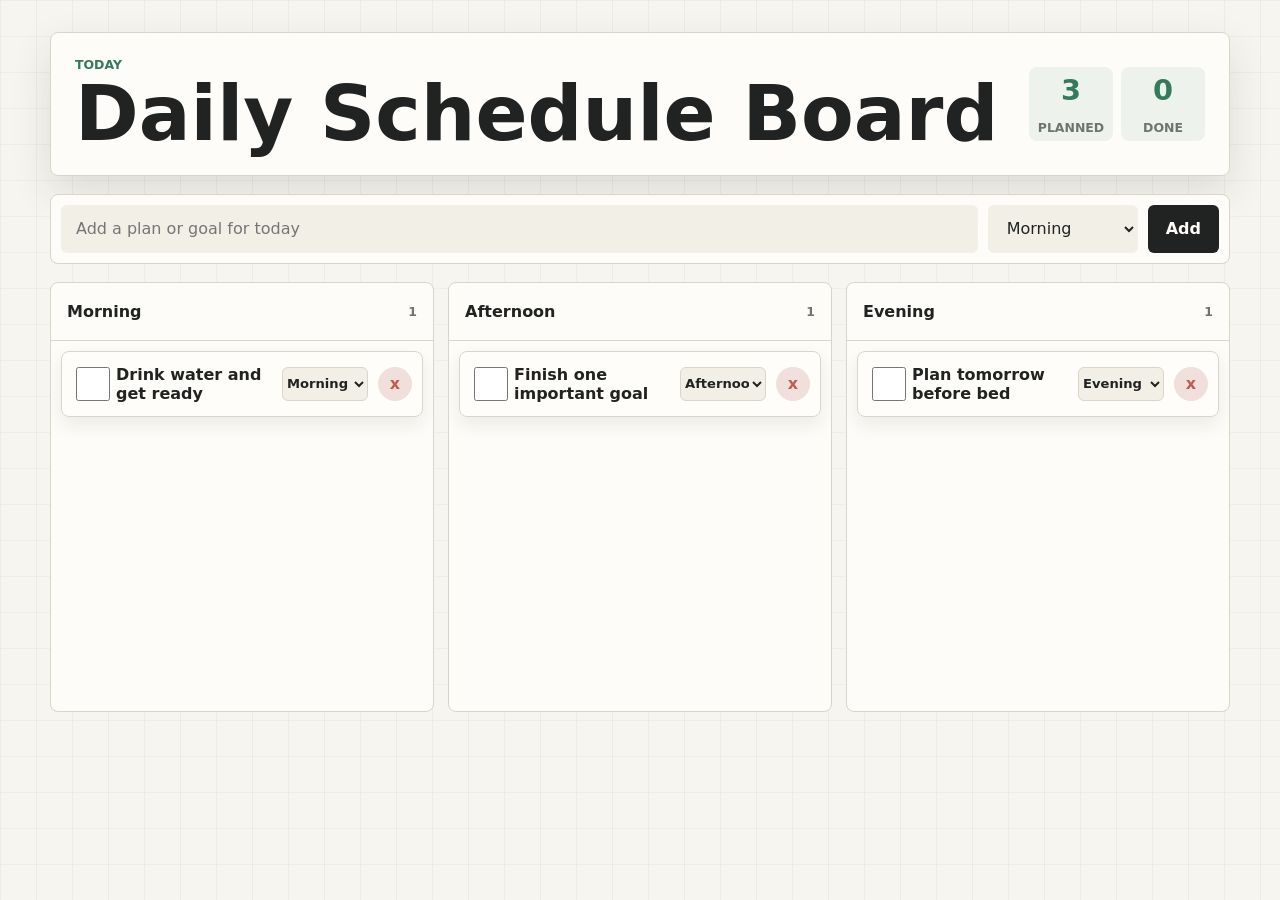
==== index.html @ acdf9d8c "Add daily schedule board" ====
<!doctype html>
<html lang="en">
  <head>
    <meta charset="utf-8">
    <meta name="viewport" content="width=device-width, initial-scale=1">
    <title>Daily Schedule Board</title>
    <link rel="stylesheet" href="styles.css">
  </head>
  <body>
    <main class="shell">
      <header class="topbar">
        <div>
          <p class="eyebrow">Today</p>
          <h1>Daily Schedule Board</h1>
        </div>
        <div class="stats" aria-label="Schedule stats">
          <div>
            <span id="plannedCount">0</span>
            <small>planned</small>
          </div>
          <div>
            <span id="doneCount">0</span>
            <small>done</small>
          </div>
        </div>
      </header>

      <section class="composer" aria-label="Add plan">
        <input id="taskInput" type="text" maxlength="90" placeholder="Add a plan or goal for today" autocomplete="off">
        <select id="slotInput" aria-label="Schedule slot">
          <option value="morning">Morning</option>
          <option value="afternoon">Afternoon</option>
          <option value="evening">Evening</option>
        </select>
        <button id="addTaskButton" type="button">Add</button>
      </section>

      <section class="board" aria-label="Daily schedule board">
        <article class="lane" data-lane="morning">
          <header>
            <h2>Morning</h2>
            <span class="lane-count" data-count-for="morning">0</span>
          </header>
          <div class="task-list" id="lane-morning" data-lane="morning"></div>
        </article>

        <article class="lane" data-lane="afternoon">
          <header>
            <h2>Afternoon</h2>
            <span class="lane-count" data-count-for="afternoon">0</span>
          </header>
          <div class="task-list" id="lane-afternoon" data-lane="afternoon"></div>
        </article>

        <article class="lane" data-lane="evening">
          <header>
            <h2>Evening</h2>
            <span class="lane-count" data-count-for="evening">0</span>
          </header>
          <div class="task-list" id="lane-evening" data-lane="evening"></div>
        </article>
      </section>
    </main>

    <template id="taskTemplate">
      <article class="task" draggable="true">
        <input class="complete-checkbox" type="checkbox" aria-label="Mark complete">
        <p></p>
        <select class="lane-select" aria-label="Move task">
          <option value="morning">Morning</option>
          <option value="afternoon">Afternoon</option>
          <option value="evening">Evening</option>
        </select>
        <button class="delete-button" type="button" aria-label="Delete task">x</button>
      </article>
    </template>

    <script src="app.js"></script>
  </body>
</html>
---- styles.css ----
:root {
  color-scheme: light;
  --bg: #f7f5ef;
  --panel: #fffdfa;
  --ink: #202322;
  --muted: #70746e;
  --line: #d9d5ca;
  --green: #357a5b;
  --blue: #3e6c97;
  --coral: #bb5e4f;
  --gold: #a5792a;
  --shadow: 0 16px 40px rgba(35, 38, 36, 0.12);
}

* {
  box-sizing: border-box;
}

body {
  min-height: 100vh;
  margin: 0;
  background:
    linear-gradient(90deg, rgba(32, 35, 34, 0.045) 1px, transparent 1px),
    linear-gradient(180deg, rgba(32, 35, 34, 0.035) 1px, transparent 1px),
    var(--bg);
  background-size: 36px 36px;
  color: var(--ink);
  font-family: Inter, ui-sans-serif, system-ui, -apple-system, BlinkMacSystemFont, "Segoe UI", sans-serif;
}

button,
input,
select {
  font: inherit;
}

button {
  border: 0;
  cursor: pointer;
}

.shell {
  width: min(1180px, calc(100vw - 32px));
  margin: 0 auto;
  padding: 32px 0;
}

.topbar,
.composer,
.lane,
.task {
  border: 1px solid var(--line);
  background: rgba(255, 253, 250, 0.92);
}

.topbar {
  display: flex;
  align-items: center;
  justify-content: space-between;
  gap: 24px;
  min-height: 112px;
  padding: 24px;
  border-radius: 8px;
  box-shadow: var(--shadow);
}

.eyebrow {
  margin: 0 0 6px;
  color: var(--green);
  font-size: 0.78rem;
  font-weight: 800;
  letter-spacing: 0;
  text-transform: uppercase;
}

h1,
h2,
p {
  margin: 0;
}

h1 {
  font-size: clamp(2rem, 7vw, 4.8rem);
  line-height: 0.95;
  letter-spacing: 0;
}

.stats {
  display: grid;
  grid-template-columns: repeat(2, minmax(76px, 1fr));
  gap: 8px;
  min-width: 176px;
}

.stats div {
  display: grid;
  place-items: center;
  min-height: 74px;
  border-radius: 8px;
  background: #edf3ec;
  color: var(--green);
}

.stats span {
  font-size: 1.8rem;
  font-weight: 900;
}

.stats small,
.label,
.lane-count {
  color: var(--muted);
  font-size: 0.78rem;
  font-weight: 800;
  letter-spacing: 0;
  text-transform: uppercase;
}

.composer {
  display: grid;
  grid-template-columns: 1fr 150px auto;
  gap: 10px;
  margin: 18px 0;
  padding: 10px;
  border-radius: 8px;
}

.composer input,
.composer select {
  width: 100%;
  min-height: 48px;
  border: 1px solid transparent;
  border-radius: 6px;
  background: #f2efe7;
  color: var(--ink);
  padding: 0 14px;
  outline: none;
}

.composer input:focus,
.composer select:focus {
  border-color: var(--blue);
}

.composer button {
  min-height: 48px;
  border-radius: 6px;
  background: var(--ink);
  color: #fffdfa;
  font-weight: 800;
  padding: 0 18px;
}

.board {
  display: grid;
  grid-template-columns: repeat(3, minmax(0, 1fr));
  gap: 14px;
}

.lane {
  display: flex;
  flex-direction: column;
  min-height: 430px;
  border-radius: 8px;
  overflow: hidden;
}

.lane header {
  display: flex;
  align-items: center;
  justify-content: space-between;
  min-height: 58px;
  padding: 0 16px;
  border-bottom: 1px solid var(--line);
}

.lane h2 {
  font-size: 1rem;
}

.task-list {
  flex: 1;
  padding: 10px;
}

.task-list.is-over {
  background: rgba(62, 108, 151, 0.08);
}

.task {
  display: grid;
  grid-template-columns: 34px minmax(0, 1fr) 86px 34px;
  align-items: center;
  gap: 10px;
  min-height: 66px;
  margin-bottom: 10px;
  padding: 10px;
  border-radius: 8px;
  box-shadow: 0 8px 18px rgba(35, 38, 36, 0.08);
}

.task.is-active {
  border-color: var(--green);
}

.task.dragging {
  opacity: 0.45;
}

.task.is-complete {
  background: #edf3ec;
}

.task.is-complete p {
  color: var(--muted);
  text-decoration: line-through;
}

.task p {
  min-width: 0;
  overflow-wrap: anywhere;
  font-weight: 700;
}

.complete-checkbox,
.delete-button {
  width: 34px;
  height: 34px;
}

.complete-checkbox {
  accent-color: var(--green);
  cursor: pointer;
}

.lane-select {
  width: 86px;
  height: 34px;
  border: 1px solid var(--line);
  border-radius: 6px;
  background: #f2efe7;
  color: var(--ink);
  font-size: 0.82rem;
  font-weight: 800;
  outline: none;
}

.lane-select:focus {
  border-color: var(--blue);
}

.delete-button {
  border-radius: 50%;
  background: #f0dfda;
  color: var(--coral);
  font-weight: 900;
}

.empty {
  display: grid;
  place-items: center;
  min-height: 96px;
  border: 1px dashed var(--line);
  border-radius: 8px;
  color: var(--muted);
  font-weight: 800;
}

@media (max-width: 820px) {
  .shell {
    width: min(100vw - 20px, 680px);
    padding: 10px 0 20px;
  }

  .topbar,
  .composer {
    grid-template-columns: 1fr;
  }

  .topbar {
    align-items: stretch;
    flex-direction: column;
  }

  .stats {
    min-width: 0;
  }

  .board {
    grid-template-columns: 1fr;
  }

  .lane {
    min-height: 260px;
  }

  .task {
    grid-template-columns: 34px minmax(0, 1fr) 76px 34px;
  }

  .lane-select {
    width: 76px;
  }
}

@media (max-width: 520px) {
  .composer {
    grid-template-columns: 1fr;
  }
}
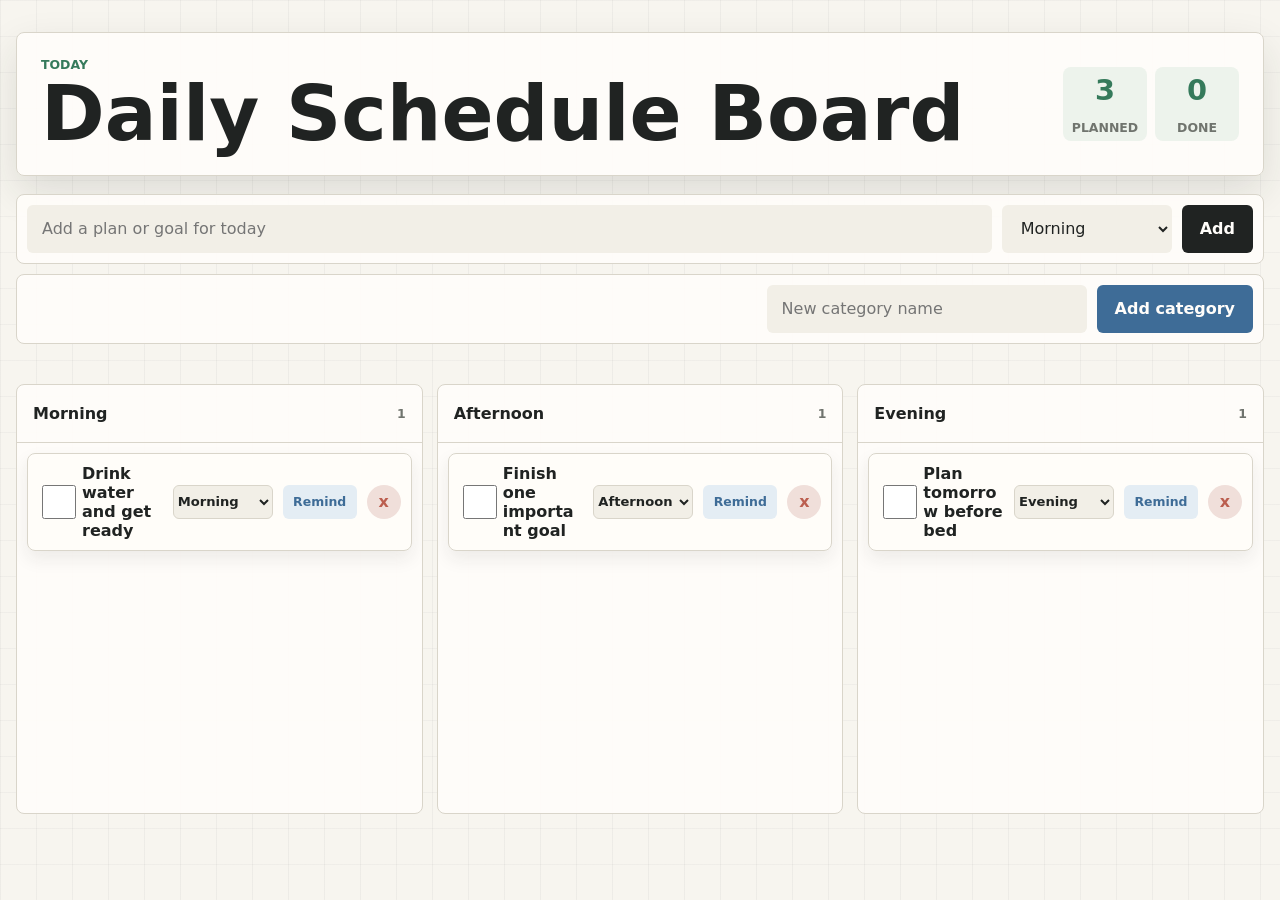
==== commit acd44dfa: "Prepare app for Vercel deployment" ====
--- a/index.html
+++ b/index.html
@@ -2,79 +2,11 @@
 <html lang="en">
   <head>
     <meta charset="utf-8">
+    <meta http-equiv="refresh" content="0; url=Daily%20Schedule%20Board/">
     <meta name="viewport" content="width=device-width, initial-scale=1">
     <title>Daily Schedule Board</title>
-    <link rel="stylesheet" href="styles.css">
   </head>
   <body>
-    <main class="shell">
-      <header class="topbar">
-        <div>
-          <p class="eyebrow">Today</p>
-          <h1>Daily Schedule Board</h1>
-        </div>
-        <div class="stats" aria-label="Schedule stats">
-          <div>
-            <span id="plannedCount">0</span>
-            <small>planned</small>
-          </div>
-          <div>
-            <span id="doneCount">0</span>
-            <small>done</small>
-          </div>
-        </div>
-      </header>
-
-      <section class="composer" aria-label="Add plan">
-        <input id="taskInput" type="text" maxlength="90" placeholder="Add a plan or goal for today" autocomplete="off">
-        <select id="slotInput" aria-label="Schedule slot">
-          <option value="morning">Morning</option>
-          <option value="afternoon">Afternoon</option>
-          <option value="evening">Evening</option>
-        </select>
-        <button id="addTaskButton" type="button">Add</button>
-      </section>
-
-      <section class="board" aria-label="Daily schedule board">
-        <article class="lane" data-lane="morning">
-          <header>
-            <h2>Morning</h2>
-            <span class="lane-count" data-count-for="morning">0</span>
-          </header>
-          <div class="task-list" id="lane-morning" data-lane="morning"></div>
-        </article>
-
-        <article class="lane" data-lane="afternoon">
-          <header>
-            <h2>Afternoon</h2>
-            <span class="lane-count" data-count-for="afternoon">0</span>
-          </header>
-          <div class="task-list" id="lane-afternoon" data-lane="afternoon"></div>
-        </article>
-
-        <article class="lane" data-lane="evening">
-          <header>
-            <h2>Evening</h2>
-            <span class="lane-count" data-count-for="evening">0</span>
-          </header>
-          <div class="task-list" id="lane-evening" data-lane="evening"></div>
-        </article>
-      </section>
-    </main>
-
-    <template id="taskTemplate">
-      <article class="task" draggable="true">
-        <input class="complete-checkbox" type="checkbox" aria-label="Mark complete">
-        <p></p>
-        <select class="lane-select" aria-label="Move task">
-          <option value="morning">Morning</option>
-          <option value="afternoon">Afternoon</option>
-          <option value="evening">Evening</option>
-        </select>
-        <button class="delete-button" type="button" aria-label="Delete task">x</button>
-      </article>
-    </template>
-
-    <script src="app.js"></script>
+    <a href="Daily%20Schedule%20Board/">Open Daily Schedule Board</a>
   </body>
 </html>
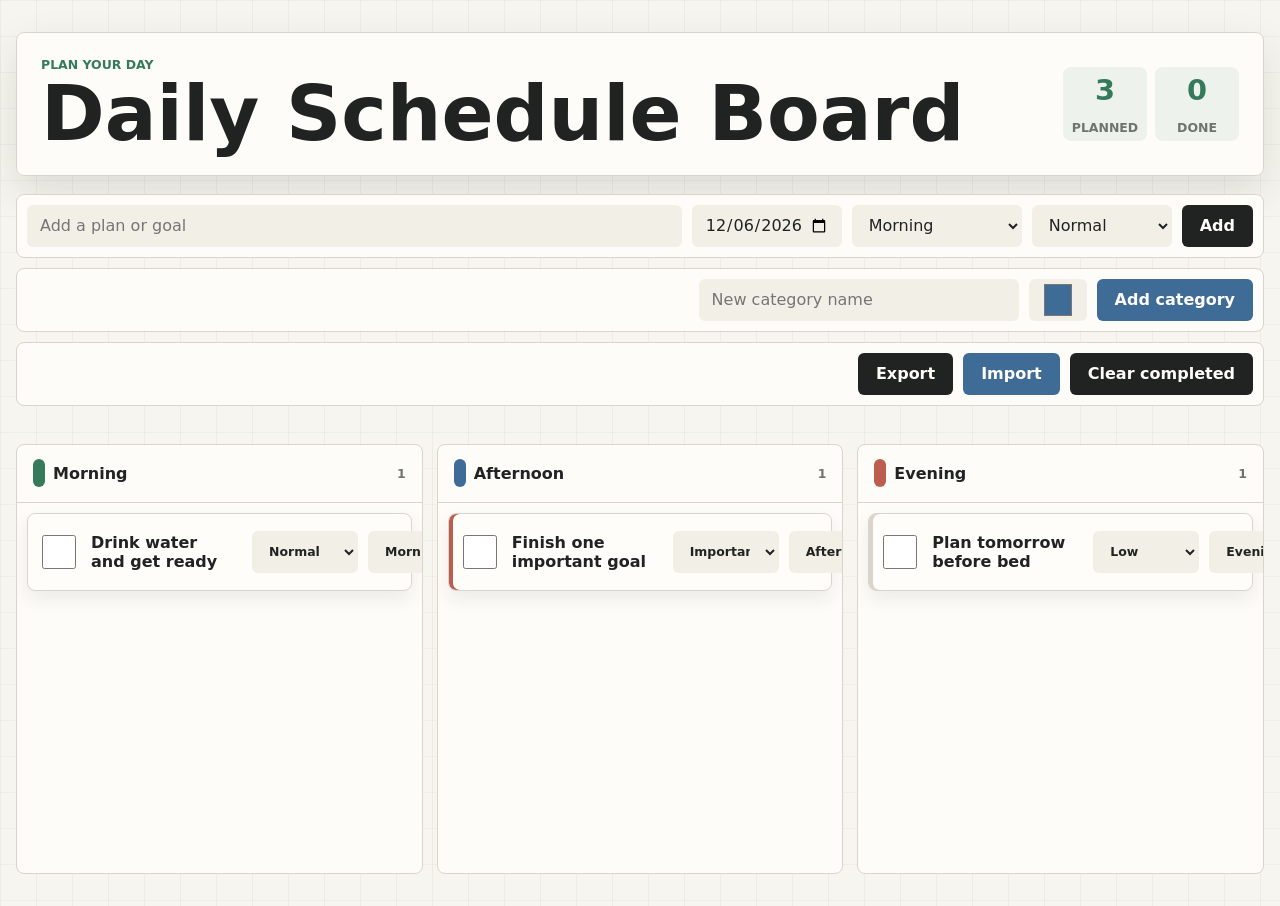
==== commit d87b1cf9: "Enhance schedule board usability" ====
--- a/index.html
+++ b/index.html
@@ -2,11 +2,114 @@
 <html lang="en">
   <head>
     <meta charset="utf-8">
-    <meta http-equiv="refresh" content="0; url=Daily%20Schedule%20Board/">
     <meta name="viewport" content="width=device-width, initial-scale=1">
     <title>Daily Schedule Board</title>
+    <link rel="stylesheet" href="Daily%20Schedule%20Board/styles.css">
   </head>
   <body>
-    <a href="Daily%20Schedule%20Board/">Open Daily Schedule Board</a>
+    <main class="shell">
+      <header class="topbar">
+        <div>
+          <p class="eyebrow">Plan your day</p>
+          <h1>Daily Schedule Board</h1>
+        </div>
+        <div class="stats" aria-label="Schedule stats">
+          <div>
+            <span id="plannedCount">0</span>
+            <small>planned</small>
+          </div>
+          <div>
+            <span id="doneCount">0</span>
+            <small>done</small>
+          </div>
+        </div>
+      </header>
+
+      <section class="composer" aria-label="Add plan">
+        <input id="taskInput" type="text" maxlength="90" placeholder="Add a plan or goal" autocomplete="off">
+        <input id="dateInput" type="date" aria-label="Schedule date">
+        <select id="slotInput" aria-label="Schedule category"></select>
+        <select id="priorityInput" aria-label="Priority">
+          <option value="normal">Normal</option>
+          <option value="important">Important</option>
+          <option value="low">Low</option>
+        </select>
+        <button id="addTaskButton" type="button">Add</button>
+      </section>
+
+      <section class="category-composer" aria-label="Add category">
+        <input id="categoryInput" type="text" maxlength="30" placeholder="New category name" autocomplete="off">
+        <input id="categoryColorInput" type="color" value="#3e6c97" aria-label="Category color">
+        <button id="addCategoryButton" type="button">Add category</button>
+      </section>
+
+      <section class="board-actions" aria-label="Board tools">
+        <button id="exportButton" type="button">Export</button>
+        <button id="importButton" type="button">Import</button>
+        <button id="clearCompletedButton" type="button">Clear completed</button>
+        <input id="importFileInput" type="file" accept="application/json,.json" hidden>
+      </section>
+
+      <p id="categoryMessage" class="category-message" role="status" aria-live="polite"></p>
+
+      <section id="emptyState" class="empty-state" hidden>
+        <strong>No plans for this date yet.</strong>
+        <span>Add one above, or switch to another date.</span>
+      </section>
+
+      <section class="board" id="board" aria-label="Daily schedule board"></section>
+    </main>
+
+    <div id="notificationToast" class="notification-toast" role="alert" aria-live="assertive"></div>
+
+    <template id="laneTemplate">
+      <article class="lane">
+        <header>
+          <div class="lane-title">
+            <span class="category-swatch"></span>
+            <h2></h2>
+          </div>
+          <div class="lane-actions">
+            <span class="lane-count">0</span>
+            <button class="remove-category-button" type="button" aria-label="Delete category">x</button>
+          </div>
+        </header>
+        <div class="task-list"></div>
+      </article>
+    </template>
+
+    <template id="taskTemplate">
+      <article class="task" draggable="true">
+        <input class="complete-checkbox" type="checkbox" aria-label="Mark complete">
+        <p class="task-title" contenteditable="true" spellcheck="false" aria-label="Edit task title"></p>
+        <select class="priority-select" aria-label="Task priority">
+          <option value="normal">Normal</option>
+          <option value="important">Important</option>
+          <option value="low">Low</option>
+        </select>
+        <select class="lane-select" aria-label="Move task"></select>
+        <input class="task-date-input" type="date" aria-label="Move date">
+        <button class="reminder-toggle" type="button" aria-expanded="false">Remind</button>
+        <button class="delete-button" type="button" aria-label="Delete task">x</button>
+        <div class="reminder-panel" hidden>
+          <div class="reminder-group">
+            <label>Alarm</label>
+            <input class="alarm-input" type="datetime-local">
+            <button class="set-alarm-button" type="button">Set</button>
+            <button class="cancel-alarm-button secondary-button" type="button">Clear</button>
+          </div>
+          <div class="reminder-group">
+            <label>Timer</label>
+            <input class="timer-input" type="number" min="1" max="1440" value="10" aria-label="Timer minutes">
+            <span class="minutes-label">min</span>
+            <button class="start-timer-button" type="button">Start</button>
+            <button class="cancel-timer-button secondary-button" type="button">Clear</button>
+          </div>
+          <p class="reminder-status" aria-live="polite"></p>
+        </div>
+      </article>
+    </template>
+
+    <script src="Daily%20Schedule%20Board/app.js"></script>
   </body>
 </html>
